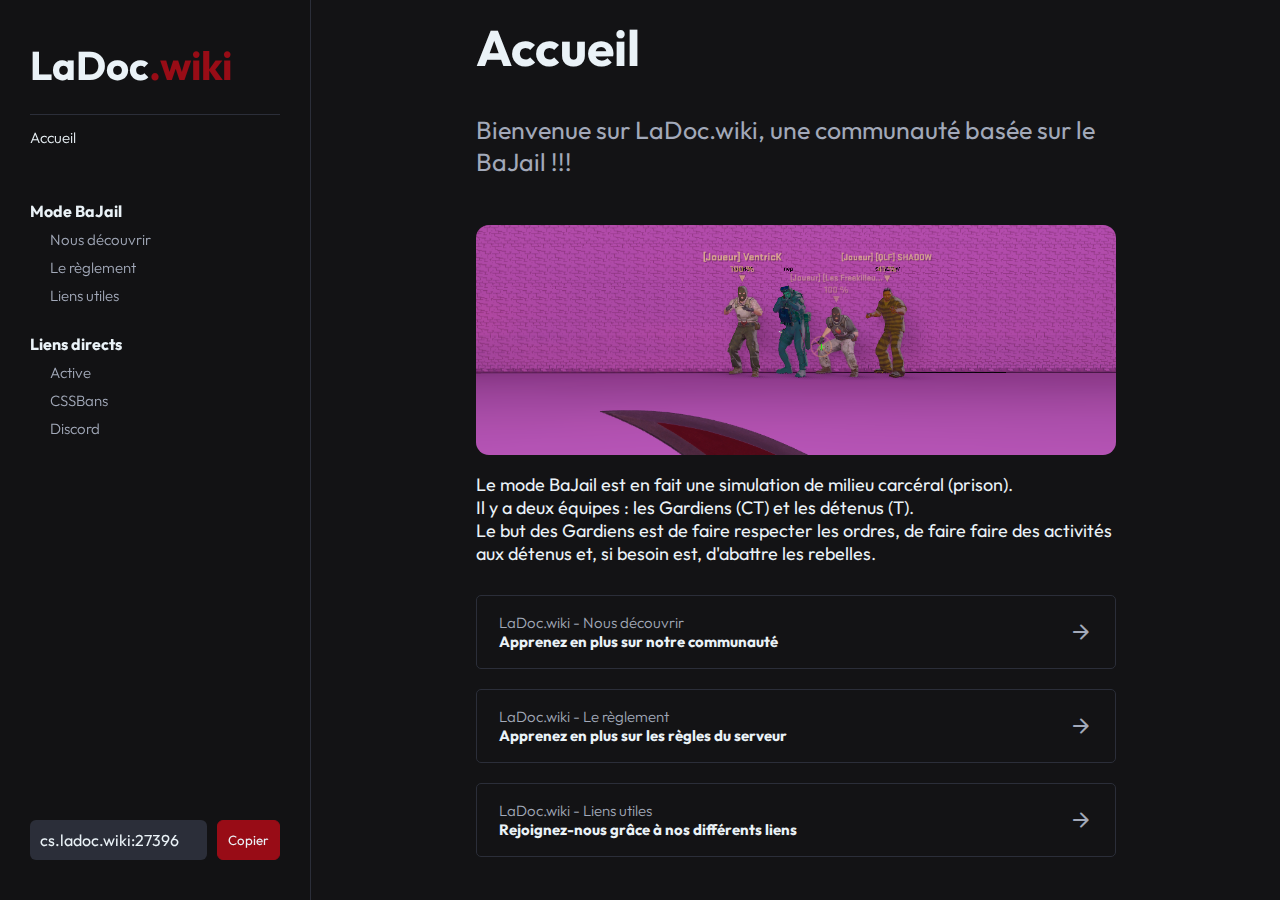
==== index.html @ 2b641561 "Add files via upload" ====
<!DOCTYPE html>
<html lang="fr">

<head>
    <meta charset="UTF-8">
    <meta name="viewport" content="width=device-width, initial-scale=1.0">
    <link rel="stylesheet" href="https://fonts.googleapis.com/css2?family=Material+Symbols+Rounded:opsz,wght,FILL,GRAD@48,400,0,0" />
    <link rel="stylesheet" href="https://unicons.iconscout.com/release/v4.0.0/css/line.css">
    <link rel="stylesheet" href="./assets/css/style.css">
    <link rel="stylesheet" href="./assets/css/input.css">
    <title>LaDoc.wiki | Accueil</title>
</head>

<body>
    <header id="nav" class="sidebar">
        <div class="logo">
            <a href="index.html">LaDoc<span class="colorLogo">.wiki</span></a>
        </div>
    
        <div class="border"></div>
    
        <ul class="list">
            <a href="index.html" class="list-item">Accueil</a>
    
            <ul class="secondary-list">
                <li class="list-item title">Mode BaJail</li>
    
                <a href="./pages/nous-decouvrir.html" class="list-item">Nous découvrir</a>
                <a href="./pages/reglement.html" class="list-item">Le règlement</a>
                <a href="./pages/liens.html" class="list-item">Liens utiles</a>

                <li class="list-item title">Liens directs</li>
    
                <a href="toto" class="list-item">Active</a>
                <a href="toto" class="list-item">CSSBans</a>
                <a href="https://discord.gg/stQuAKWNPc" target="blank" class="list-item">Discord</a>
            </ul>
    
        </ul>

        <div class="inputIPServer">
            <code id="ipAddress">cs.ladoc.wiki:27396</code>
            <button id="ipAddressButton" onclick="copyIP()">Copier</button>
        </div>
    </header>
    
    <main>
        <div class="content">
            <h1 class="title">Accueil</h1>

            <p class="desc big">Bienvenue sur LaDoc.wiki, une communauté basée sur le BaJail !!!</p>

            <img class="home_img" src="./assets/img/ladoc.png" alt="">

            <p class="desc">Le mode BaJail est en fait une simulation de milieu carcéral (prison).<br>
                Il y a deux équipes : les Gardiens (CT) et les détenus (T).<br>
                Le but des Gardiens est de faire respecter les ordres, de faire faire des activités aux détenus et, si besoin est, d'abattre les rebelles.</p>

            <ul class="list">
                <a href="./pages/s=" class="list-item box">
                    <div class="textes">
                        <h3 class="info">LaDoc.wiki - Nous découvrir</h3>
                        <h3 class="title">Apprenez en plus sur notre communauté</h3>
                    </div>

                    <span class="material-symbols-rounded icon">arrow_forward</span>
                </a>

                <a href="./pages/reglement.html" class="list-item box">
                    <div class="textes">
                        <h3 class="info">LaDoc.wiki - Le règlement</h3>
                        <h3 class="title">Apprenez en plus sur les règles du serveur</h3>
                    </div>

                    <span class="material-symbols-rounded icon">arrow_forward</span>
                </a>

                <a href="./pages/liens.html" class="list-item box">
                    <div class="textes">
                        <h3 class="info">LaDoc.wiki - Liens utiles</h3>
                        <h3 class="title">Rejoignez-nous grâce à nos différents liens</h3>
                    </div>

                    <span class="material-symbols-rounded icon">arrow_forward</span>
                </a>
            </ul>
        </div>
    </main>

    <script src="./assets/js/navbar.js"></script>
    <script src="./assets/js/sidebar.js"></script>
    <script src="./assets/js/footer.js"></script>

</body>

</html>
---- assets/css/style.css ----
@import url('init.css');
@import url('sidebar.css');
@import url('footer.css');

.iframe {
    width: 100%;
    border-radius: 10px;
}

main .content {
    max-width: 50vw;
    width: 100%;
    height: max-content;

    display: flex;
    flex-direction: column;

    gap: 18px;
}

main .content .title {
    color: var(--text-color);

    font-size: 50px;
    font-weight: 700;

    line-height: normal;
}

main .content .desc { 
    color: var(--text-color);

    font-size: 18px;
    font-weight: 400;

    line-height: normal;
}

main .content a.data {
    margin: 0 auto;
    width: 100%;
    display: flex;
    justify-content: center;
    align-items: center;
    padding: 1rem;
    border-radius: 6px;
    background: var(--primary-color);
    color: var(--text-color-login);
}

main .content .desc.big {
    color: var(--text-color-gray);

    font-size: 25px;
}

main .content ul.desc {
    display: flex;
    flex-direction: column;
    gap: 10px;
}

main .content ul.desc a {
    color: var(--primary-color);
    text-decoration: underline;
}

main .content .home_img {
    width: 100%;
    height: 230px;

    margin-top: calc(47px - 18px);
    
    object-fit: cover;

    border-radius: 13px;
}

main .content .desc:nth-child(2) {
    margin-top: calc(35px - 18px);
}

main .content .list {
    display: flex;
    flex-direction: column;

    margin-top: calc(30px - 18px);

    gap: 20px;
}

main .content .list .list-item.box {
    width: 100%;

    border-radius: 5px;
    border: 1px solid var(--border-color);

    background: var(--background-color);

    display: flex;
    justify-content: space-between;
    align-items: center;

    padding: 17px 22px;

    transition-duration: 0.15s;
}

main .content .list .list-item.box:hover {
    transform: translateY(-2px);

    box-shadow: rgba(0, 0, 0, 0.12) 0px 12px 13px;

    transition-duration: 0.15s;
}

main .content .list .list-item.box:hover .textes .title,
main .content .list .list-item.box:hover .icon,
main .content .list .list-item.box:focus .textes .title,
main .content .list .list-item.box:focus .icon {
    color: var(--primary-color);
}

main .content .list .list-item.box:focus {
    border: 1px solid var(--primary-color-52);
}

main .content .list .list-item .textes .info{
    color: var(--text-color-gray);

    font-size: 15px;
    font-weight: 300;

    line-height: normal;
}

main .content .list .list-item .textes .title {
    color: var(--text-color);

    font-size: 15px;
    font-weight: 700;

    line-height: normal;
}

main .content .list .list-item .icon {
    color: var(--text-color-gray);
}


@media screen and (max-width: 830px) {
    main .content {
        max-width: 95vw;
    }
}


@media screen and (max-width: 360px){
    main .content .title {
        font-size: 30px;
    }

    main .content .desc,
    main .content .desc.big {
        font-size: 15px;
    }
    
    main .content .desc:nth-child(2) {
        margin-top: 0;
    }

    main .content .list .list-item.box {
        flex-direction: column;

        gap: 20px;
    }

    main .content .list .list-item.box .icon {
        align-self: flex-end;
    }
}
---- assets/css/input.css ----
@import url('defaultStyle.css');

.content .search {
    position: relative;
}

.search i {
    position: absolute;
    top: 50%;
    left: 15px;

    transform: translateY(-50%);

    color: var(--text-color);

    font-size: 20px;

    pointer-events: none;
}

.search input {
    height: 50px;
    width: 100%;

    outline: none;

    font-size: 17px;

    border-radius: 10px;
    border: 1px solid var(--border-color);

    padding: 0 20px 0 43px;

    background: var(--background-color);

    color: var(--text-color);
}

.search input:focus {
    border: 1px solid var(--primary-color-52);
}

.inputIPServer {
    margin: auto auto 0 auto;
    display: flex;
    width: 100%;
    gap: 10px;
}

.inputIPServer code {
    width: 100%;
    padding: 10px;
    border-radius: 6px;
    background: var(--border-color);
}

.inputIPServer button {
    background: var(--primary-color);
    border: 1px solid var(--primary-color);
    border-radius: 6px;

    color: var(--text-color);

    padding: 10px;
    width: 65px;

    display: flex;
    align-items: center;
    justify-content: center;

    cursor: pointer;
}

.inputIPServer button i {
    width: 100%;
}

@media screen and (max-width: 830px) {
    .inputIPServer {
        display: none;
    }
}
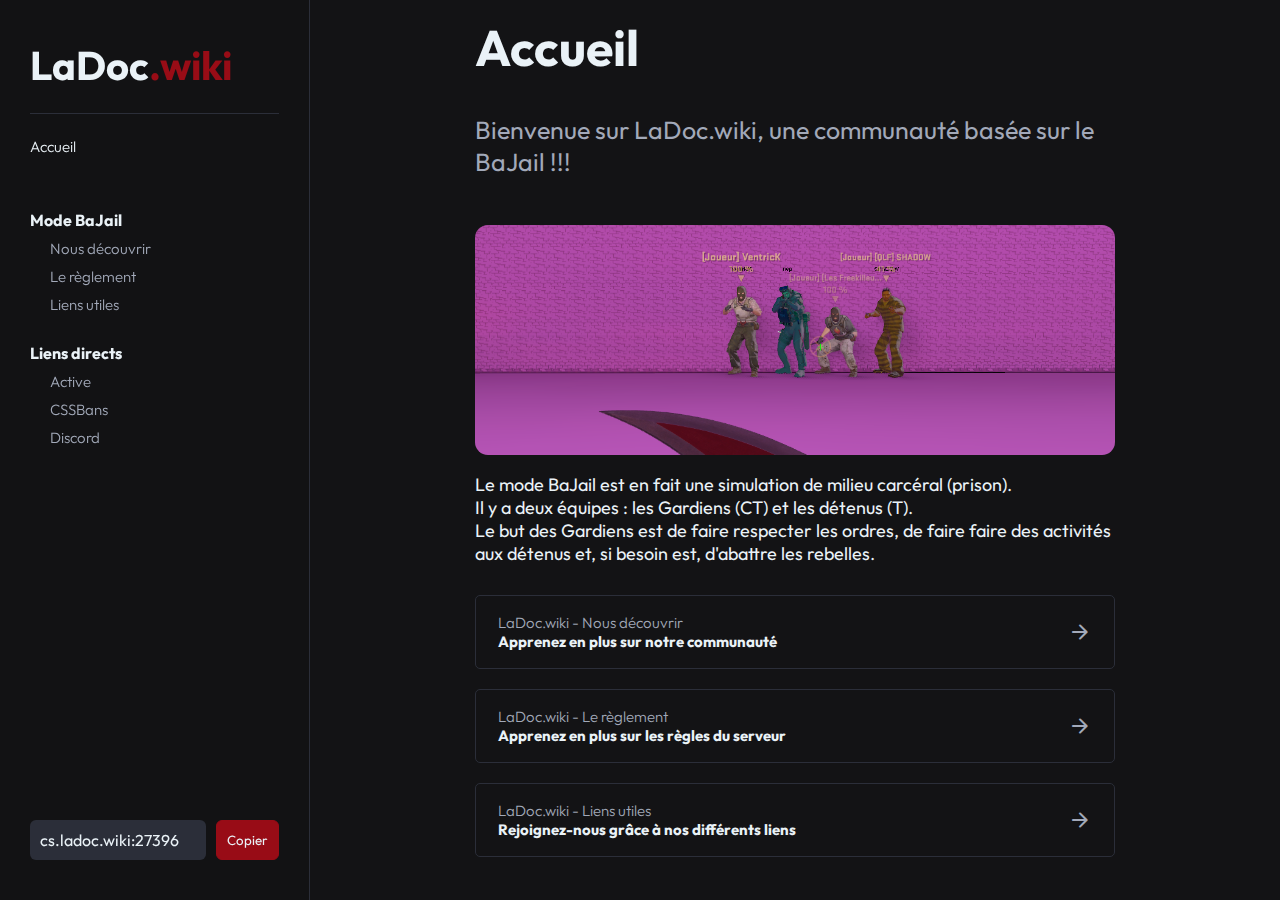
==== commit 4c9885b8: "update css" ====
--- a/index.html
+++ b/index.html
@@ -17,7 +17,7 @@
             <a href="index.html">LaDoc<span class="colorLogo">.wiki</span></a>
         </div>
     
-        <div class="border"></div>
+        <hr class="border">
     
         <ul class="list">
             <a href="index.html" class="list-item">Accueil</a>
--- a/assets/css/style.css
+++ b/assets/css/style.css
@@ -1,22 +1,6 @@
 @import url('init.css');
 @import url('sidebar.css');
 @import url('footer.css');
-
-.iframe {
-    width: 100%;
-    border-radius: 10px;
-}
-
-main .content {
-    max-width: 50vw;
-    width: 100%;
-    height: max-content;
-
-    display: flex;
-    flex-direction: column;
-
-    gap: 18px;
-}
 
 main .content .title {
     color: var(--text-color);
@@ -45,7 +29,7 @@
     padding: 1rem;
     border-radius: 6px;
     background: var(--primary-color);
-    color: var(--text-color-login);
+    color: var(--text-color);
 }
 
 main .content .desc.big {
@@ -57,7 +41,7 @@
 main .content ul.desc {
     display: flex;
     flex-direction: column;
-    gap: 10px;
+    gap: 20px;
 }
 
 main .content ul.desc a {
@@ -147,14 +131,6 @@
     color: var(--text-color-gray);
 }
 
-
-@media screen and (max-width: 830px) {
-    main .content {
-        max-width: 95vw;
-    }
-}
-
-
 @media screen and (max-width: 360px){
     main .content .title {
         font-size: 30px;
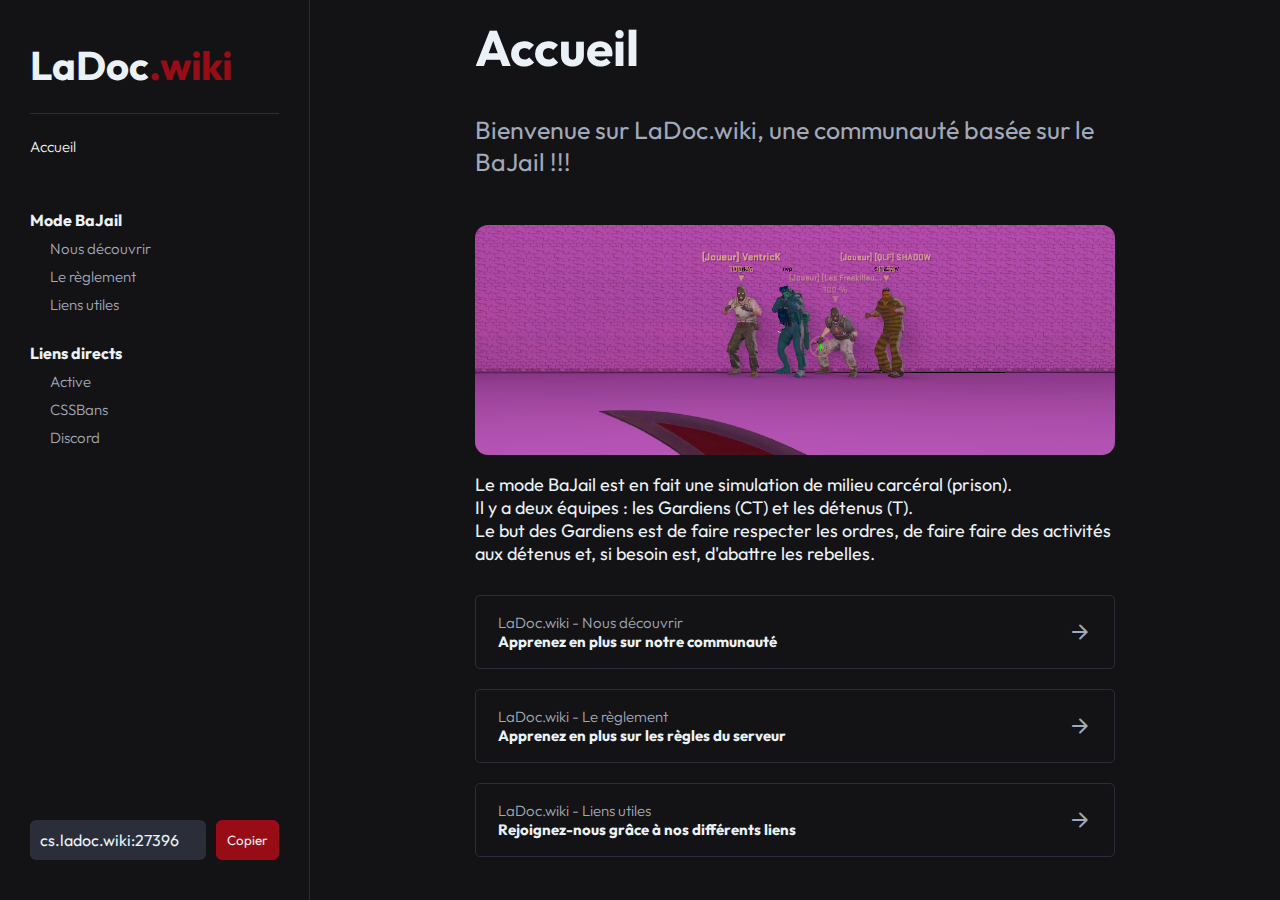
==== commit 1c1e589b: "add burger menu" ====
--- a/index.html
+++ b/index.html
@@ -19,6 +19,13 @@
     
         <hr class="border">
     
+        <input class="burger" id="burger" type="checkbox" />
+        <label class="burger_label" for="burger">
+            <span></span>
+            <span></span>
+            <span></span>
+        </label>
+        
         <ul class="list">
             <a href="index.html" class="list-item">Accueil</a>
     
--- a/assets/css/style.css
+++ b/assets/css/style.css
@@ -36,17 +36,6 @@
     color: var(--text-color-gray);
 
     font-size: 25px;
-}
-
-main .content ul.desc {
-    display: flex;
-    flex-direction: column;
-    gap: 20px;
-}
-
-main .content ul.desc a {
-    color: var(--primary-color);
-    text-decoration: underline;
 }
 
 main .content .home_img {
